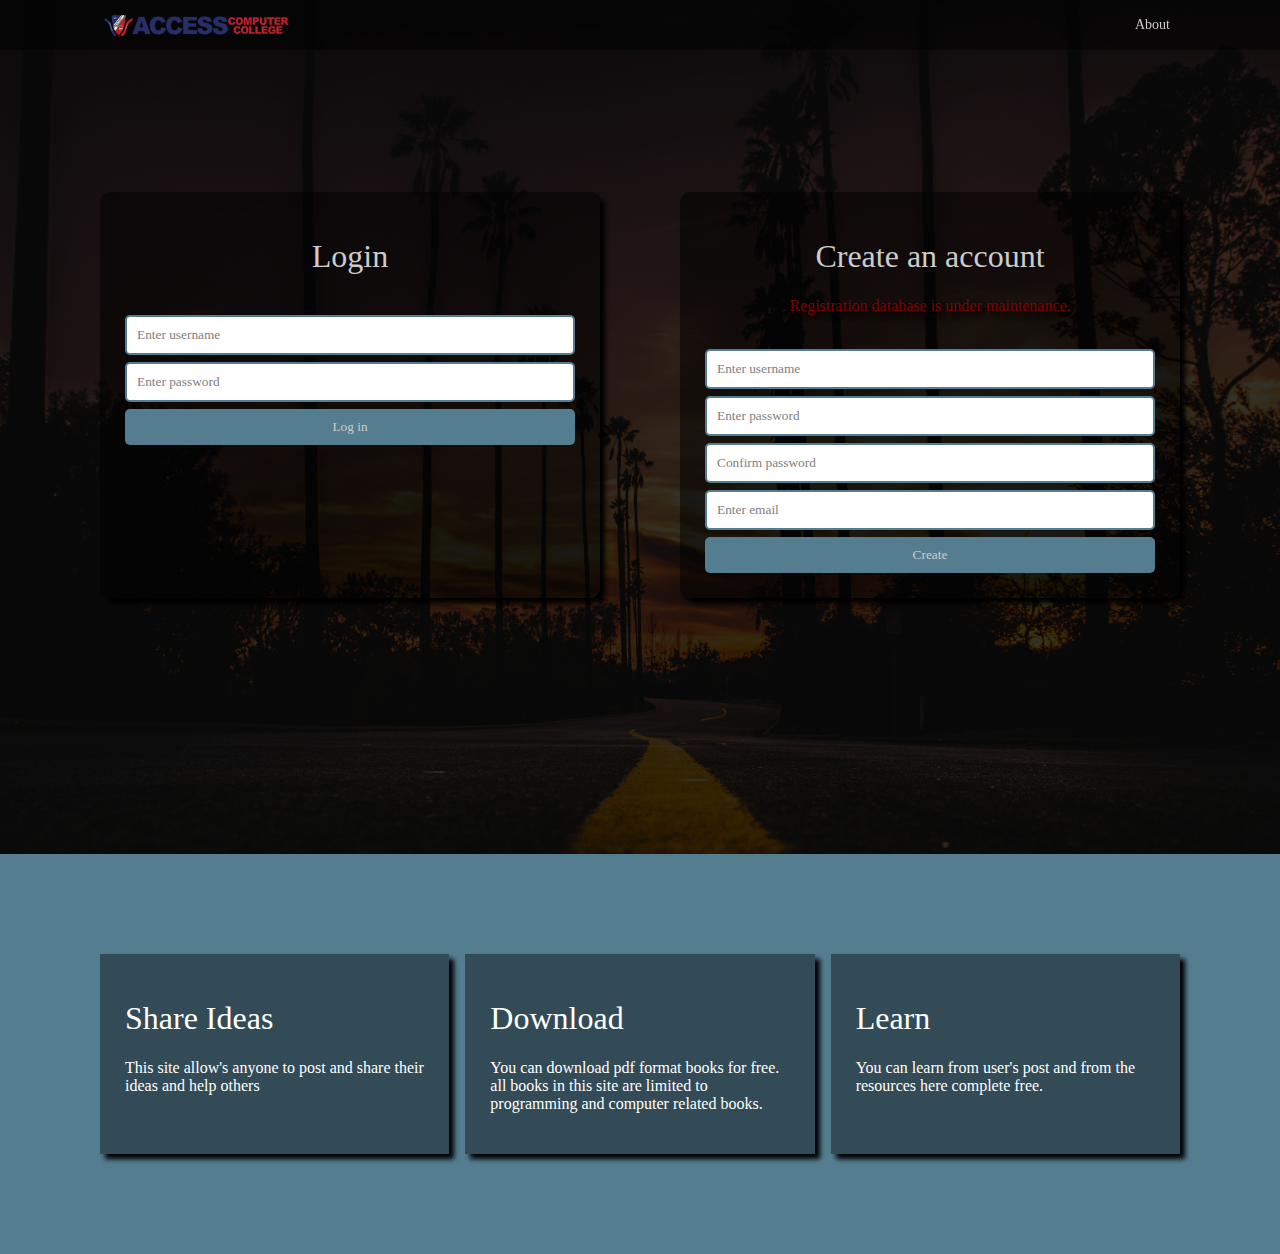
==== index.html @ 05cba87f "demo thesis" ====
<!doctype html>
<html>
	<head>
		<title>Share | Connect</title>
		<meta name="viewport" content="width = device-width , initial-scale = 1.0"> 
		<link rel="stylesheet" type="text/css" href="css/styles.css">
			<link href="https://stackpath.bootstrapcdn.com/font-awesome/4.7.0/css/font-awesome.min.css" rel="stylesheet">
	</head>
	<body>
	<div class="first-section">
	<header>
		<div class="logo">
			<img src="img/access.png">
		</div>
	
		<nav class="nav">
			<ul>
				<li class="about"><a>About</a></li>
			</ul>
		</nav>
		
		<div class="menu-toggle">
		
			<i class="fa fa-bars menu" aria-hidden="true"></i>

		</div>

	</header>
	
	
	
	
	
	<div class="form-container">
	
		
		
		<div class="login-form" >
			
			<h1>Login</h1>
			<br><input type="text" placeholder ="Enter username" id="log-username">
			<br><input type="password" placeholder ="Enter password" id="log-password">
			<br><button type="button" class="btn" id="log-btn">Log in</button>
			
			<p class="denied denied-log">Incorrect username or password</p>
		</div>
		
		<div class="register-form">
			<form>
			<h1>Create an account</h1>
			
			<p class="denied denied-reg">Registration database is under maintenance.</p>
			<br><input type="text" placeholder ="Enter username" >
			<br><input type="password" placeholder ="Enter password" >
			<br><input type="password" placeholder ="Confirm password" >
			<br><input type="email" placeholder ="Enter email" >
			<br><button type="button" class="btn" id="reg-btn">Create</button>
			</form>
			
		</div>
	</div>
	</div>
	<div class="second-section">
		
		<div>
			<h1>Share Ideas</h1>
			<p>This site allow's anyone to post and share their ideas and help others</p>
		</div>
		<div>
			<h1>Download</h1>
			<p>You can download pdf format books for free. all books in this site are limited to programming and computer related books.</p>
		</div>
		<div>
			<h1>Learn</h1>
			<p>You can learn from user's post and from the resources here complete free.</p>
		</div>
	
	</div>
	
	
	
	
	
	<script src="script/script.js"></script>
	</body>
</html>
---- css/styles.css ----
body {
  background: linear-gradient(rgba(0, 0, 0, 0.8), rgba(0, 0, 0, 0.8)), url(../img/wallpaper3.jpg) no-repeat;
  height: 100%;
  background-position: center;
  background-size: cover;
  font-family: century gothic;
  padding-bottom: 100px;
margin : 0;
padding :0;
  }

.logo img {
  position: absolute;
  height: 30px;
  margin-top: 10px; }

ul, li {
  margin: 0;
  padding: 0; }

header {
  background: rgba(0, 0, 0, 0.5);
  position: absolute;
  left: 0;
  right: 0;
  top: 0;
  width: 100%;
  padding: 0px 100px;
  box-sizing: border-box;
  position: fixed; }
  header nav {
    float: right; }
    header nav ul {
      display: flex; }
      header nav ul li {
        list-style: none; }
        header nav ul li a {
          color: #ccc !important;
          padding: 0px 10px;
          font-size: 14px;
          height: 50px;
          line-height: 50px;
          display: block;
          cursor: pointer; }

/* form fields */
.form-container {
	padding: 0px 100px;
	margin-top: 15%;
	display: grid;
	grid-template-columns: 1fr 1fr;
	grid-gap: 5rem; 
	margin-bottom : 20%;
	  }
.form-container h1 {
  font-weight: 100;
  color: #ccc; }

.form-container div {
  background: rgba(0, 0, 0, 0.5);
  text-align: center;
  box-shadow: 5px 5px 5px black;
  border-radius: 10px;
  padding: 25px; 
  }

.form-container input {
  background: white;
  border: 2px solid #557d90;
  padding: 10px 10px;
  border-radius: 5px;
  width: 100%;
  margin-bottom: 7px;
  box-sizing: border-box;
  font-family: century gothic; }

.form-container input::placeholder {
  color: gray;
  font-family: century gothic; }

/* btn */
.btn {
  background: #557d90;
  color: #ccc;
  border: none;
  padding: 10px  15px;
  font-family: century gothic;
  border-radius: 5px;
  cursor: pointer;
  width: 100%; }

/* menu-toggle */
.menu-toggle {
  float: right;
  height: 50px;
  line-height: 50px;
  font-size: 24px;
  color: white;
  display: none; }

@media (max-width: 900px) {
  header {
    padding: 0px 10px; }

  .form-container {
    padding: 0px 10px;
    grid-template-columns: 1fr;
    grid-gap: 1rem;
    margin-top: 30%; }

  header nav {
    position: absolute;
    top: 49px;
    background:rgba(0,0,0,0.5);
    width: 100%;
    right: 0;
    left: 0;
    visibility: hidden;
    opacity: 0;
    transition: 0.5s; }

  header nav ul {
    display: block; }

  header nav ul li a {
    text-align: center !important; }

  .menu-toggle {
    display: block; } 
	
	.logo img{
		display : none;
	}
}
	
	
.denied {
  color: maroon;
  font-weight: 100;
  text-shadow: 5px 5px 5px black; }

.denied-log {
  visibility: hidden; }

.denied-reg {
  visibility: visible;
  color: white;
  font-weight: 100;
  color: maroon;
  text-shadow: 5px 5px 5px black; }

.second-section{
	 
	height  : 100%;
	background : #557d90;
	color : white;
	padding : 100px;
		display: grid;
		grid-template-columns : 1fr 1fr 1fr;
		grid-gap : 1rem;
}
.second-section div{
	background : rgba(0,0,0,0.4);
	padding :25px;
	box-shadow : 5px 5px 5px black;
}
.second-section div h1{
	font-weight : 100;
	
}
@media(max-width : 900px){
	.second-section {
		display : grid;
		grid-template-columns : 1fr;
		padding : 100px 10px 100px 10px;
	}
	h1{
		font-size : 1.5rem !important; 
	}
	p{
		font-size : 0.8rem !important ;
	}
}
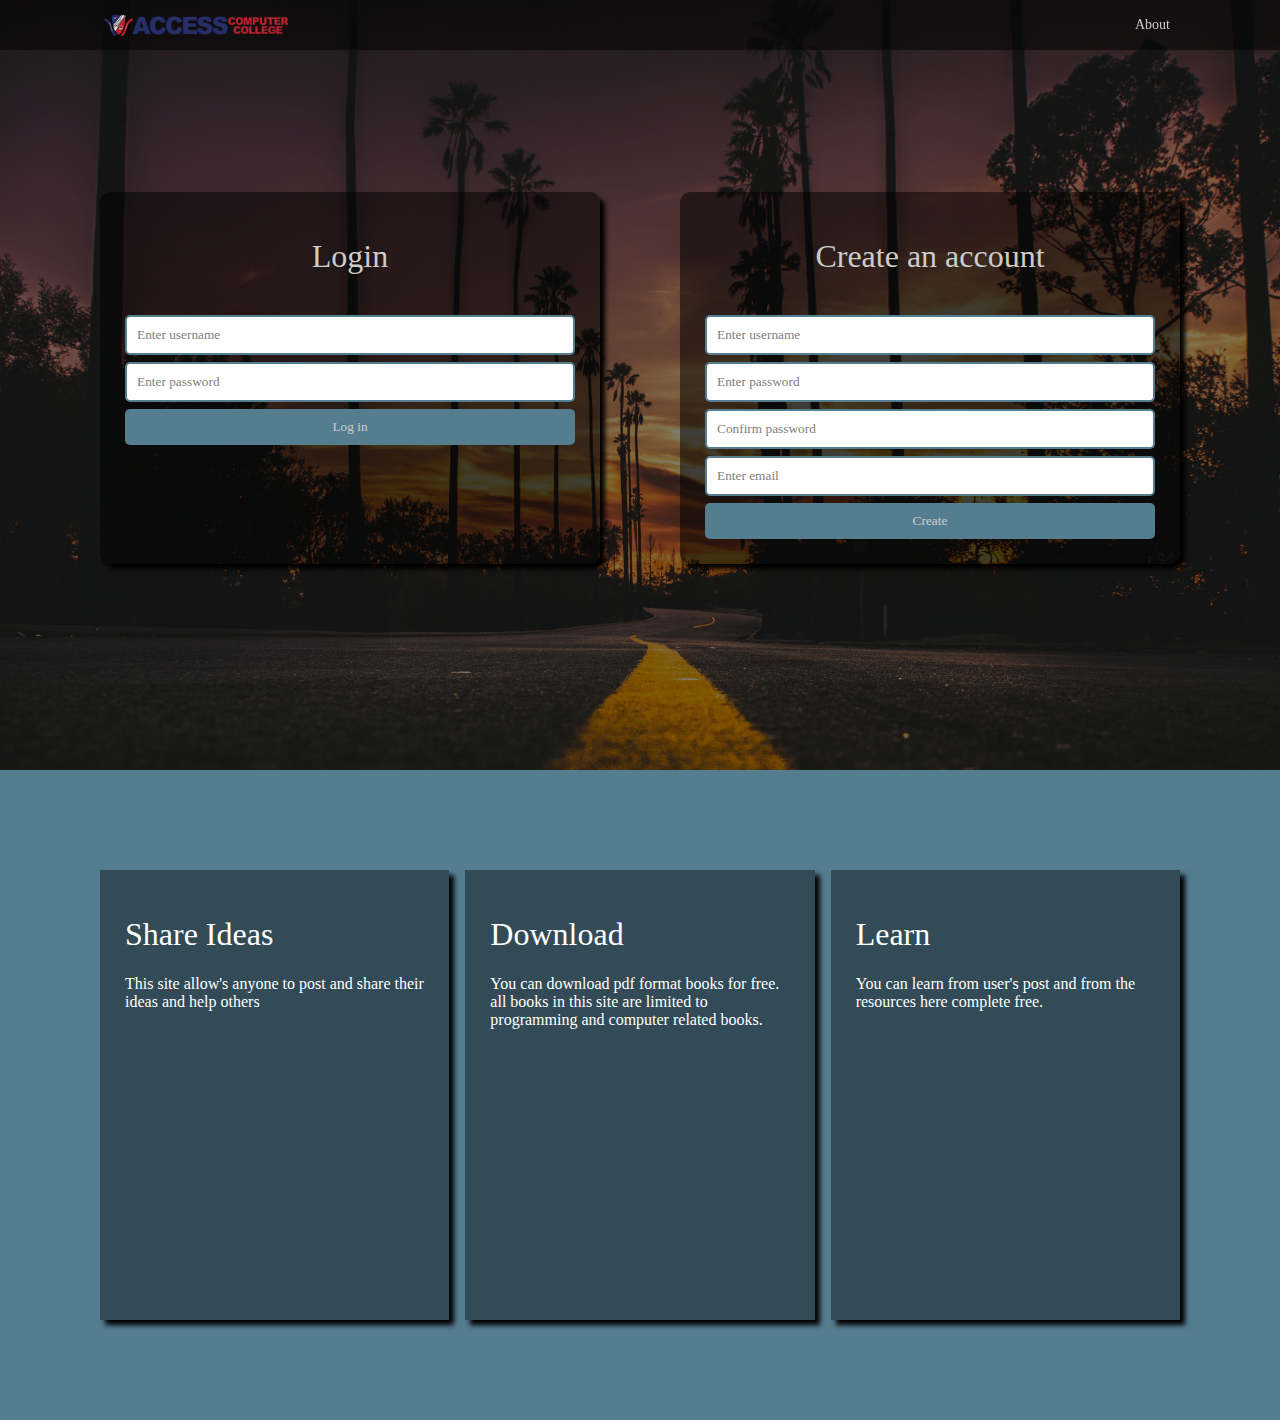
==== commit 652bdecf: "added download page" ====
--- a/index.html
+++ b/index.html
@@ -49,7 +49,6 @@
 			<form>
 			<h1>Create an account</h1>
 			
-			<p class="denied denied-reg">Registration database is under maintenance.</p>
 			<br><input type="text" placeholder ="Enter username" >
 			<br><input type="password" placeholder ="Enter password" >
 			<br><input type="password" placeholder ="Confirm password" >
--- a/css/styles.css
+++ b/css/styles.css
@@ -1,6 +1,6 @@
 body {
-  background: linear-gradient(rgba(0, 0, 0, 0.8), rgba(0, 0, 0, 0.8)), url(../img/wallpaper3.jpg) no-repeat;
-  height: 100%;
+  background: linear-gradient(rgba(0, 0, 0, 0.5), rgba(0, 0, 0, 0.5)), url(../img/wallpaper3.jpg) no-repeat;
+  height: 100vh;
   background-position: center;
   background-size: cover;
   font-family: century gothic;
@@ -99,6 +99,9 @@
   display: none; }
 
 @media (max-width: 900px) {
+	body{
+		height : 100%;
+	}
   header {
     padding: 0px 10px; }
 
@@ -109,9 +112,10 @@
     margin-top: 30%; }
 
   header nav {
+	 z-index : 1000;
     position: absolute;
     top: 49px;
-    background:rgba(0,0,0,0.5);
+    background:black;
     width: 100%;
     right: 0;
     left: 0;
@@ -136,7 +140,7 @@
 	
 .denied {
   color: maroon;
-  font-weight: 100;
+  font-weight: bold;
   text-shadow: 5px 5px 5px black; }
 
 .denied-log {
@@ -145,13 +149,13 @@
 .denied-reg {
   visibility: visible;
   color: white;
-  font-weight: 100;
+  font-weight: bold;
   color: maroon;
   text-shadow: 5px 5px 5px black; }
 
 .second-section{
-	 
-	height  : 100%;
+	 margin-top : -50px;
+	height  : 50vh;
 	background : #557d90;
 	color : white;
 	padding : 100px;
@@ -169,7 +173,9 @@
 	
 }
 @media(max-width : 900px){
+	
 	.second-section {
+		height : 100%;
 		display : grid;
 		grid-template-columns : 1fr;
 		padding : 100px 10px 100px 10px;
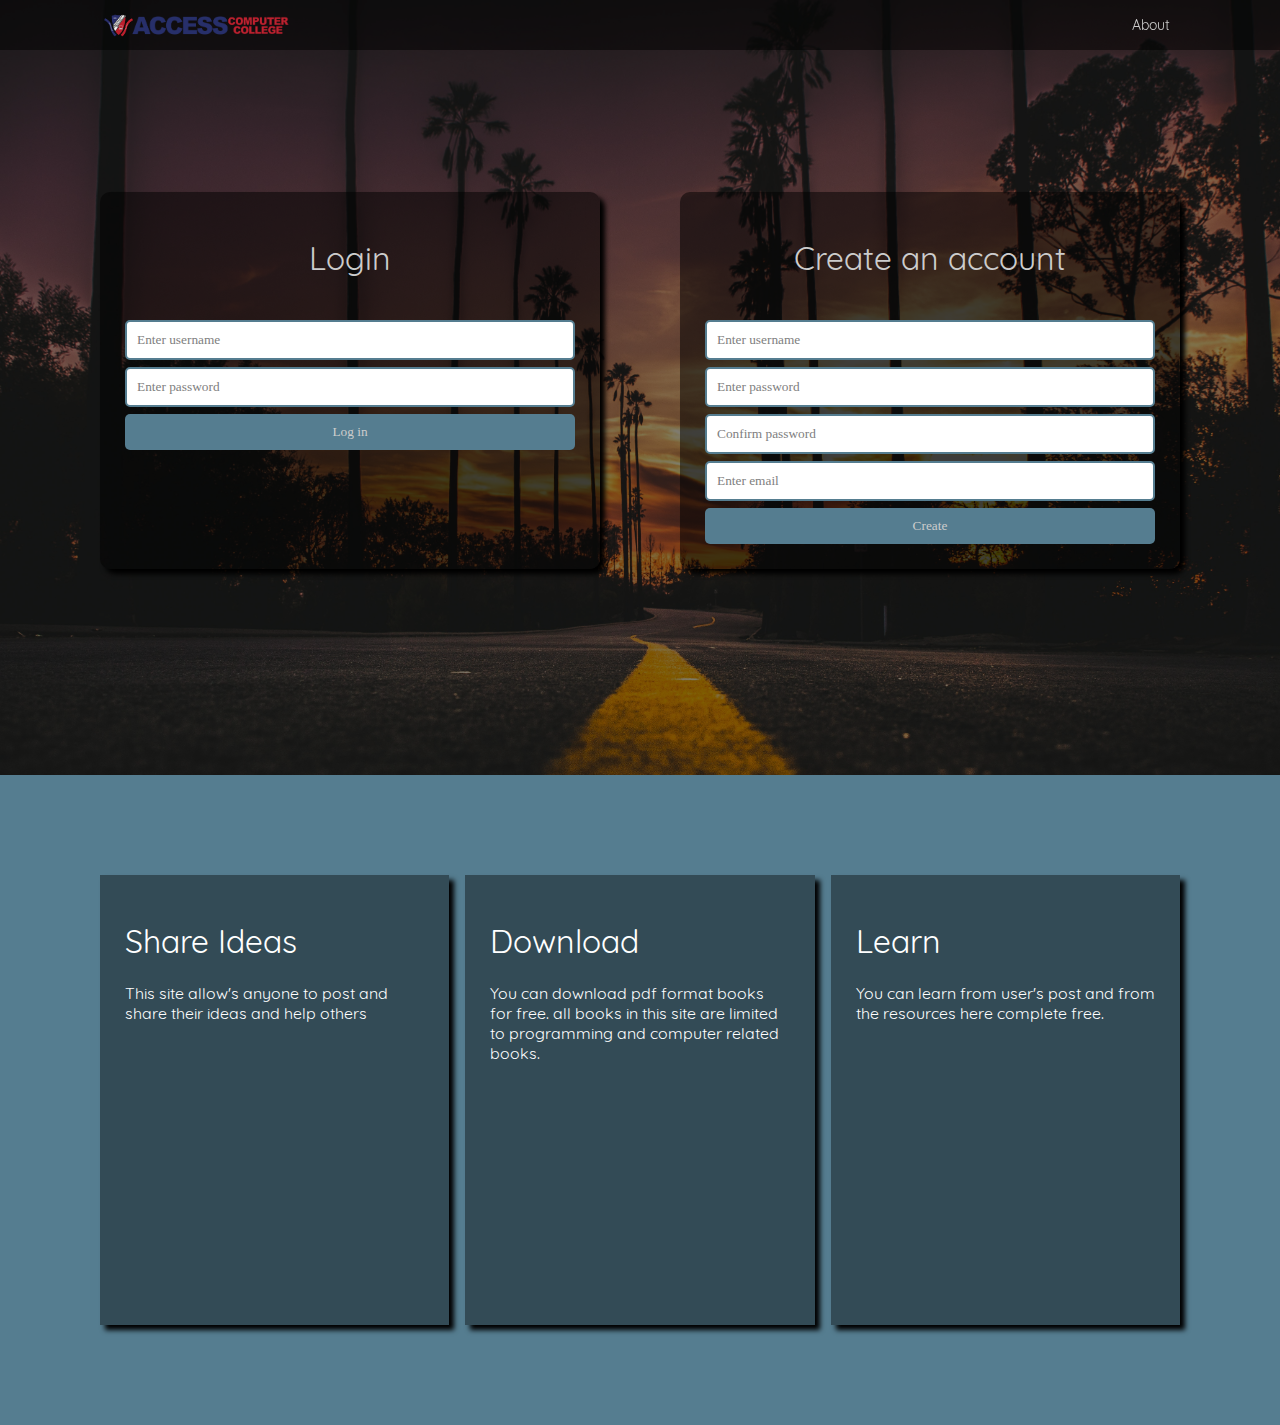
==== commit 0c40205d: "font change" ====
--- a/index.html
+++ b/index.html
@@ -4,7 +4,7 @@
 		<title>Share | Connect</title>
 		<meta name="viewport" content="width = device-width , initial-scale = 1.0"> 
 		<link rel="stylesheet" type="text/css" href="css/styles.css">
-			<link href="https://stackpath.bootstrapcdn.com/font-awesome/4.7.0/css/font-awesome.min.css" rel="stylesheet">
+		<link href="https://stackpath.bootstrapcdn.com/font-awesome/4.7.0/css/font-awesome.min.css" rel="stylesheet">
 	</head>
 	<body>
 	<div class="first-section">
--- a/css/styles.css
+++ b/css/styles.css
@@ -1,9 +1,14 @@
+@font-face{
+	font-family : "my";
+	src : url(../font/my.ttf);
+}
+
 body {
   background: linear-gradient(rgba(0, 0, 0, 0.5), rgba(0, 0, 0, 0.5)), url(../img/wallpaper3.jpg) no-repeat;
   height: 100vh;
   background-position: center;
   background-size: cover;
-  font-family: century gothic;
+  font-family: my;
   padding-bottom: 100px;
 margin : 0;
 padding :0;
